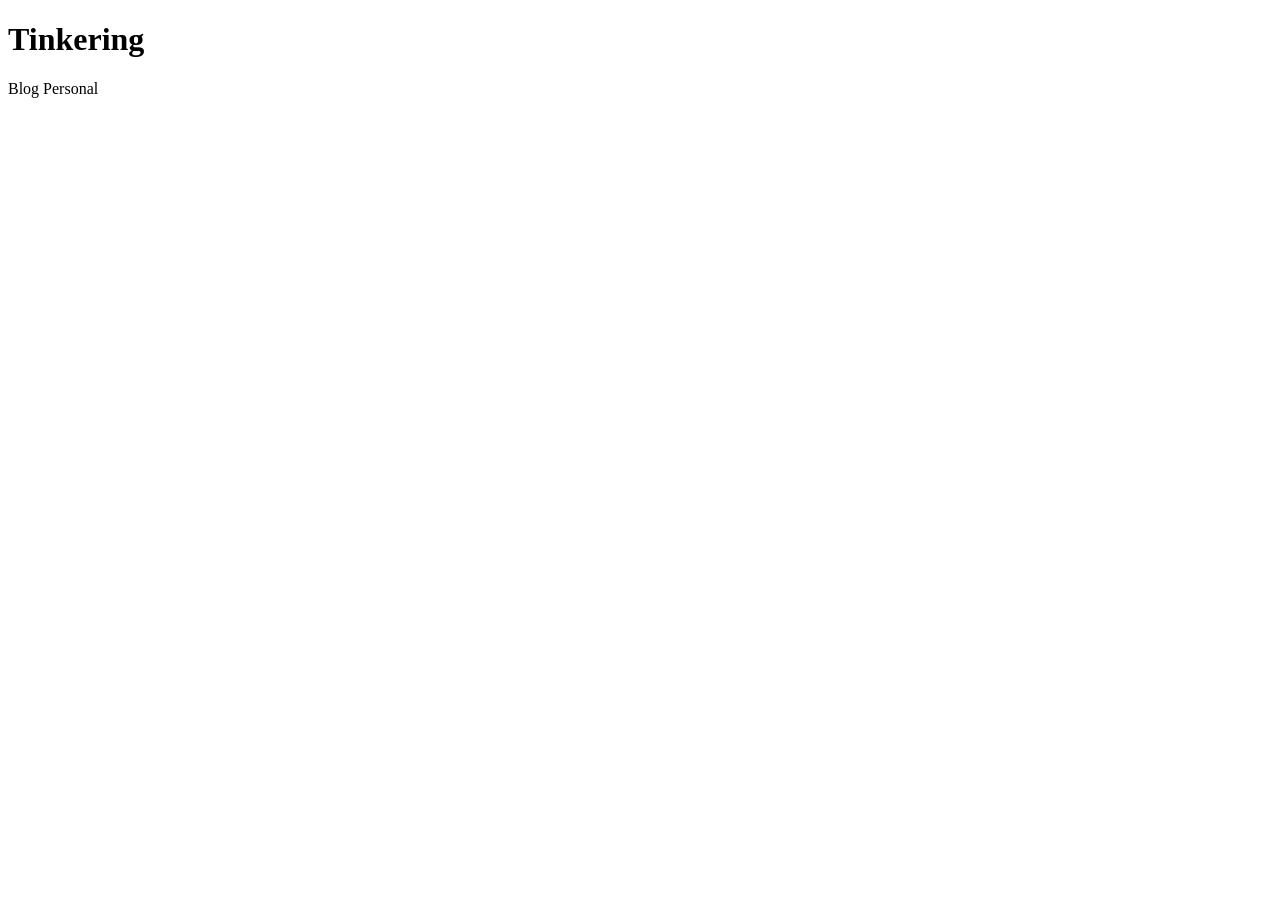
==== index.html @ 54f2f06f "Rename tinkering/index.html to index.html" ====
<!DOCTYPE html>
<html lang="en">
<head>
    <meta charset="UTF-8">
    <meta name="viewport" content="width=device-width, initial-scale=1.0">
    <title>Document</title>
</head>
<body>
    <h1>Tinkering</h1>
    <p1>Blog Personal</p1>
</body>
</html>
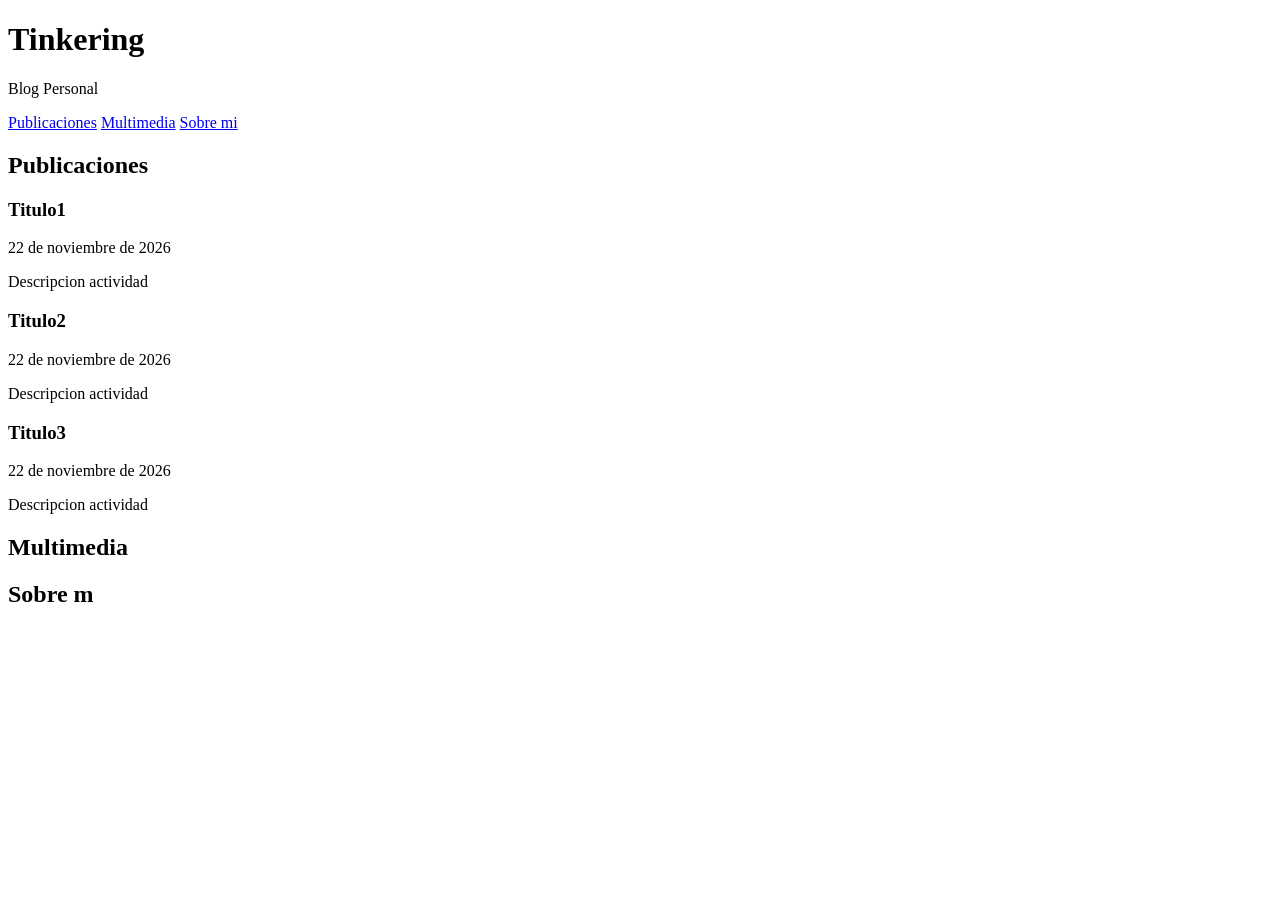
==== commit 0f4456e9: "Base de html" ====
--- a/index.html
+++ b/index.html
@@ -1,12 +1,67 @@
 <!DOCTYPE html>
-<html lang="en">
+<html lang="es">
 <head>
     <meta charset="UTF-8">
     <meta name="viewport" content="width=device-width, initial-scale=1.0">
-    <title>Document</title>
+    <title>Tinkering</title>
 </head>
 <body>
-    <h1>Tinkering</h1>
-    <p1>Blog Personal</p1>
+    <header>
+        <h1>Tinkering</h1>
+        <p>Blog Personal</p>
+        <nav>
+            <a href="#Publicaciones">Publicaciones</a>
+            <a href="#Multimedia">Multimedia</a>
+            <a href="#Sobre_mi">Sobre mi</a>
+        </nav>
+    </header>
+    <main>
+        <section id="Publicaciones" class="seccion">
+            <h2>Publicaciones</h2>
+            <article id="entrada1" class="entrada">
+                <div class="resumen">
+                    <div>
+                        <h1>Titulo1</h1>
+                        <time datetime="2026-11-22">22 de noviembre de 2026</time>
+                        <p>Descripcion actividad</p>
+                    </div>
+                </div>
+
+                <div class="contenido"></div>
+            </article>
+
+            <article id="entrada2" class="entrada">
+                <div class="resumen">
+                    <div>
+                        <h1>Titulo2</h1>
+                        <time datetime="2026-11-22">22 de noviembre de 2026</time>
+                        <p>Descripcion actividad</p>
+                    </div>
+                </div>
+
+                <div class="contenido"></div>
+            </article>
+
+            <article id="entrada3" class="entrada">
+                <div class="resumen">
+                    <div>
+                        <h1>Titulo3</h1>
+                        <time datetime="2026-11-22">22 de noviembre de 2026</time>
+                        <p>Descripcion actividad</p>
+                    </div>
+                </div>
+
+                <div class="contenido"></div>
+            </article>
+        </section>
+
+        <section id="Multimedia" class="seccion">
+            <h2>Multimedia</h2>
+        </section>
+
+        <section id="Sobre_mi" class="seccion">
+            <h2>Sobre m</h2>
+        </section>
+    </main>
 </body>
-</html>
+</html>
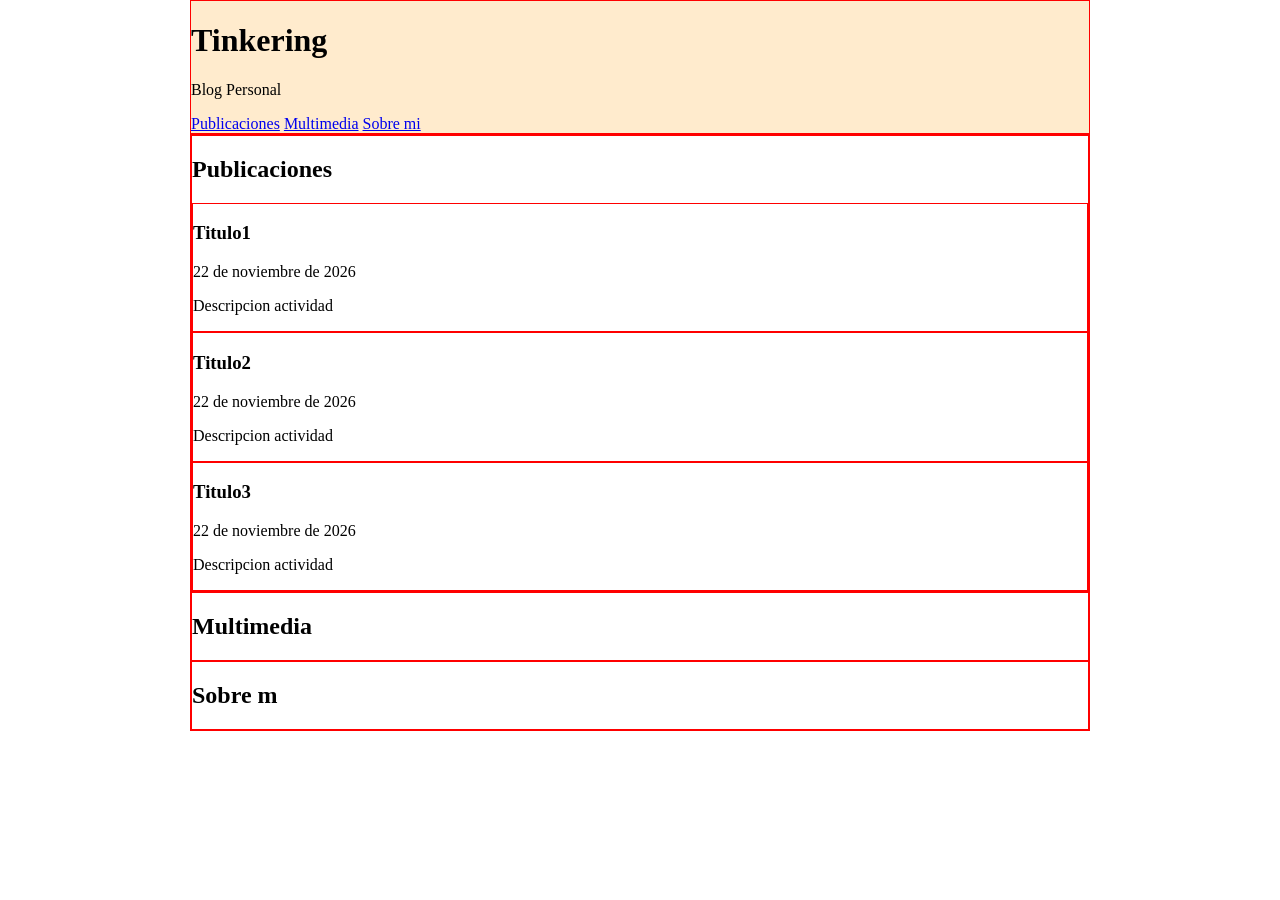
==== commit 15d9bf31: "Añadir referencia entre css y html" ====
--- a/index.html
+++ b/index.html
@@ -4,6 +4,7 @@
     <meta charset="UTF-8">
     <meta name="viewport" content="width=device-width, initial-scale=1.0">
     <title>Tinkering</title>
+    <link rel="stylesheet" href="tinkering/styles.css">
 </head>
 <body>
     <header>
--- a/tinkering/styles.css
+++ b/tinkering/styles.css
@@ -0,0 +1,15 @@
+header, main, section, article {
+    border: 1px solid red;
+}
+
+header{
+    position:sticky;
+    top:0;
+    
+    background-color: blanchedalmond;
+}
+
+body{
+    max-width: 900px;
+    margin: 0 auto;
+}
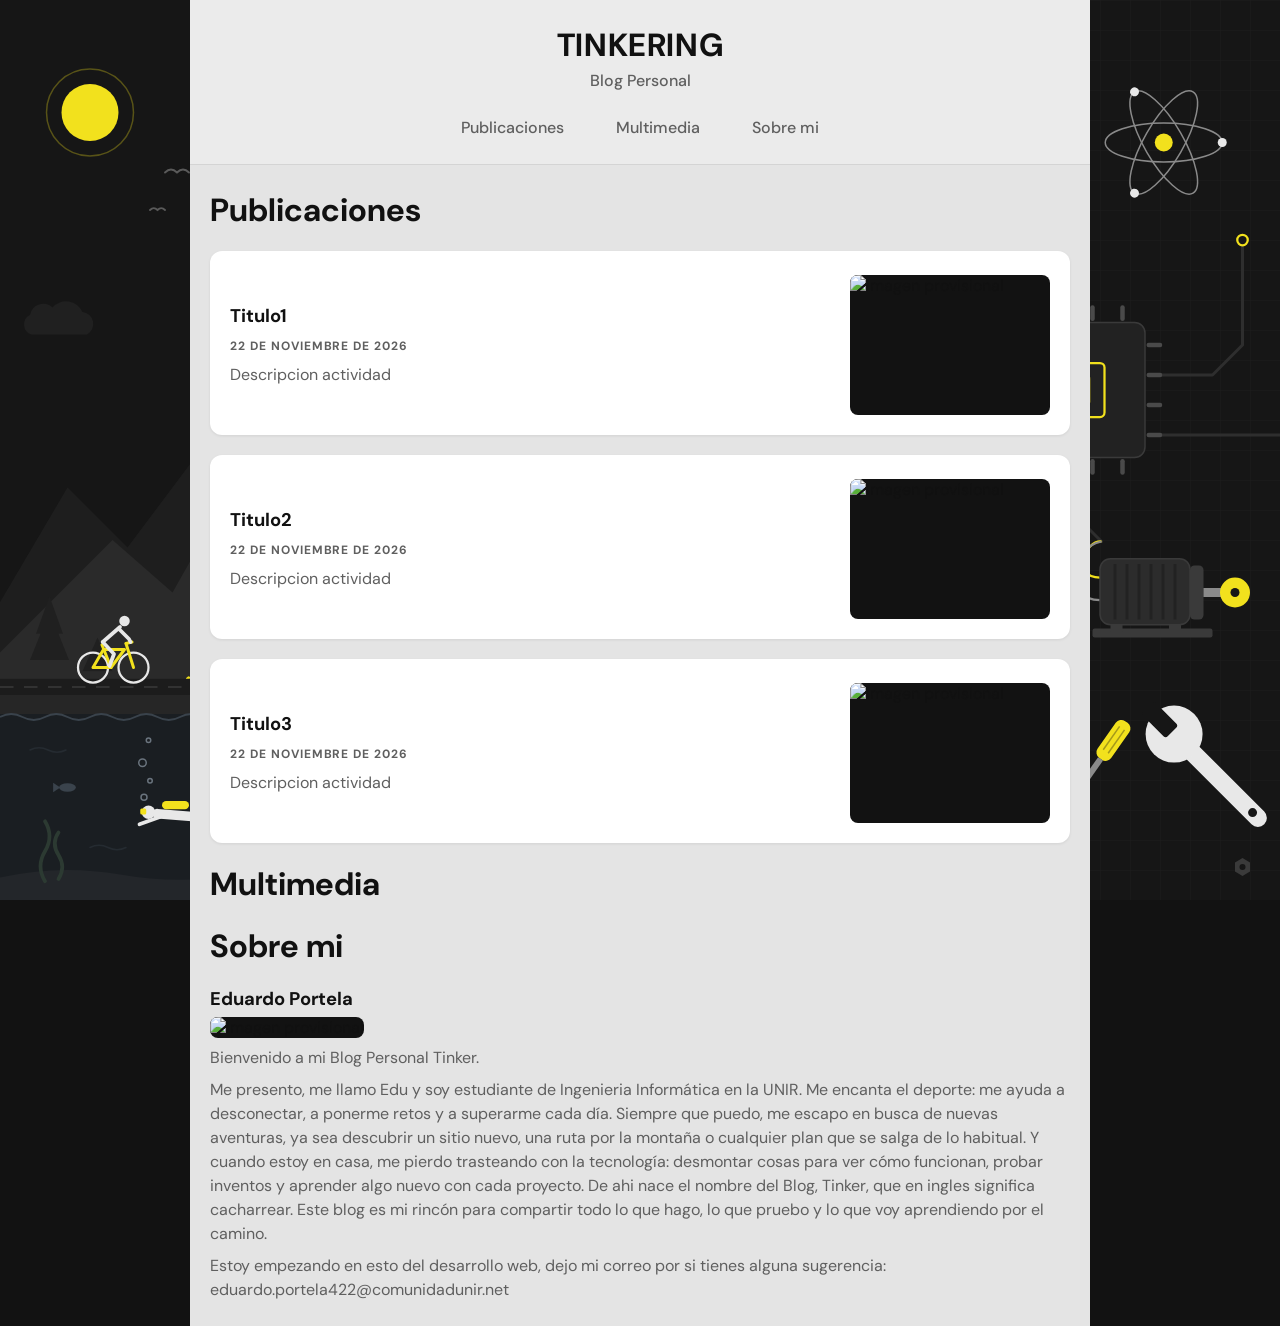
==== commit 4a4394aa: "Actualización de css con un estilo más marcado." ====
--- a/index.html
+++ b/index.html
@@ -26,6 +26,7 @@
                         <time datetime="2026-11-22">22 de noviembre de 2026</time>
                         <p>Descripcion actividad</p>
                     </div>
+                    <img src="https://picsum.photos/200" alt="Imagen provisional">
                 </div>
 
                 <div class="contenido"></div>
@@ -38,6 +39,7 @@
                         <time datetime="2026-11-22">22 de noviembre de 2026</time>
                         <p>Descripcion actividad</p>
                     </div>
+                    <img src="https://picsum.photos/200" alt="Imagen provisional">
                 </div>
 
                 <div class="contenido"></div>
@@ -50,6 +52,7 @@
                         <time datetime="2026-11-22">22 de noviembre de 2026</time>
                         <p>Descripcion actividad</p>
                     </div>
+                    <img src="https://picsum.photos/200" alt="Imagen provisional">
                 </div>
 
                 <div class="contenido"></div>
@@ -58,10 +61,32 @@
 
         <section id="Multimedia" class="seccion">
             <h2>Multimedia</h2>
+            <div id="galeria" class="galeria"></div>
         </section>
 
         <section id="Sobre_mi" class="seccion">
-            <h2>Sobre m</h2>
+            <h2>Sobre mi</h2>
+                <div class="resumen">
+                    <div>
+                        <h1>Eduardo Portela</h1>
+                        <img src="https://picsum.photos/200" alt="Imagen provisional">                        
+                        <p>
+                            Bienvenido a mi Blog Personal Tinker.
+                        </p>
+                        <p>
+                            Me presento, me llamo Edu y soy estudiante de Ingenieria Informática en la UNIR.
+                            Me encanta el deporte: me ayuda a desconectar, a ponerme retos y a superarme cada día. 
+                            Siempre que puedo, me escapo en busca de nuevas aventuras, ya sea descubrir un sitio nuevo, 
+                            una ruta por la montaña o cualquier plan que se salga de lo habitual. 
+                            Y cuando estoy en casa, me pierdo trasteando con la tecnología: desmontar cosas para ver cómo funcionan, 
+                            probar inventos y aprender algo nuevo con cada proyecto. De ahi nace el nombre del Blog, Tinker, que en ingles significa cacharrear.
+                            Este blog es mi rincón para compartir todo lo que hago, lo que pruebo y lo que voy aprendiendo por el camino.
+                        </p>
+                        <p>
+                            Estoy empezando en esto del desarrollo web, dejo mi correo por si tienes alguna sugerencia: eduardo.portela422@comunidadunir.net
+                        </p>
+                    </div>
+                </div>
         </section>
     </main>
 </body>
--- a/tinkering/styles.css
+++ b/tinkering/styles.css
@@ -1,15 +1,142 @@
-header, main, section, article {
-    border: 1px solid red;
+/* 1. TIPOGRAFÍA: carga DM Sans desde Google Fonts (tiene que ser la primera línea) */
+@import url('https://fonts.googleapis.com/css2?family=DM+Sans:wght@400;500;700&display=swap');
+
+/* 2. PALETA DE COLORES: se definen una vez y se usan con var(--nombre) */
+:root {
+    --fondo: #e4e4e4;
+    --fondo-header: #ebebeb;
+    --blanco: #ffffff;
+    --oscuro: #121212;
+    --texto: #111111;
+    --texto-suave: #5f5f5f;
+    --borde: #d4d4d4;
+    --amarillo: #f2e11d;
 }
 
-header{
-    position:sticky;
-    top:0;
-    
-    background-color: blanchedalmond;
+/* El padding no suma al ancho de las cajas (evita sorpresas) */
+* {
+    box-sizing: border-box;
 }
 
-body{
+/* 3. PÁGINA */
+html {
+    background-color: var(--oscuro);
+    background-image: url("img/lateral-izquierdo.svg"), url("img/lateral-derecho.svg");
+    background-position: left center, right center;
+    background-size: auto 100%;
+    background-repeat: no-repeat;
+    background-attachment: fixed;
+}
+
+body {
     max-width: 900px;
     margin: 0 auto;
+    min-height: 100vh;
+    background-color: var(--fondo);
+    color: var(--texto);
+    font-family: 'DM Sans', Arial, sans-serif;
+}
+
+/* 4. HEADER */
+header {
+    position: sticky;
+    top: 0;
+    z-index: 10;
+    text-align: center;
+    padding: 24px 20px 16px;
+    background-color: var(--fondo-header);
+    border-bottom: 1px solid var(--borde);
+}
+
+header h1 {
+    margin: 0;
+    font-size: 2rem;
+    font-weight: 700;
+    text-transform: uppercase;
+    letter-spacing: 0.02em;
+}
+
+header p {
+    margin: 4px 0 16px;
+    color: var(--texto-suave);
+    font-weight: 500;
+}
+
+/* 5. BOTONES DEL MENÚ */
+nav a {
+    display: inline-block;
+    margin: 0 4px;
+    padding: 10px 20px;
+    border-radius: 10px;
+    color: var(--texto-suave);
+    text-decoration: none;
+    font-weight: 500;
+    transition: background-color 0.2s, color 0.2s;
+}
+
+nav a:hover {
+    background-color: var(--blanco);
+    color: var(--texto);
+}
+
+/* 6. CONTENIDO */
+main {
+    padding: 24px 20px;
+}
+
+.seccion h2 {
+    margin: 0 0 20px;
+    font-size: 2rem;
+    font-weight: 700;
+}
+
+/* 7. TARJETAS DE LAS ENTRADAS */
+.entrada {
+    margin-bottom: 20px;
+    padding: 20px;
+    background-color: var(--blanco);
+    border-radius: 12px;
+    border-top: 4px solid transparent;
+    box-shadow: 0 1px 3px rgba(0, 0, 0, 0.08);
+    transition: border-color 0.2s;
+}
+
+.entrada:hover {
+    border-top-color: var(--amarillo);
+}
+
+.resumen {
+    display: flex;
+    justify-content: space-between;
+    align-items: center;
+    gap: 20px;
+}
+
+.resumen h1,
+.resumen h3 {
+    margin: 0 0 6px;
+    font-size: 1.15rem;
+    font-weight: 700;
+}
+
+.resumen time {
+    font-size: 0.75rem;
+    font-weight: 700;
+    text-transform: uppercase;
+    letter-spacing: 0.08em;
+    color: var(--texto-suave);
+}
+
+.resumen p {
+    margin: 8px 0 0;
+    color: var(--texto-suave);
+    line-height: 1.5;
+}
+
+.resumen img {
+    width: 200px;
+    height: 140px;
+    object-fit: cover;
+    border-radius: 8px;
+    background-color: var(--oscuro);
 }
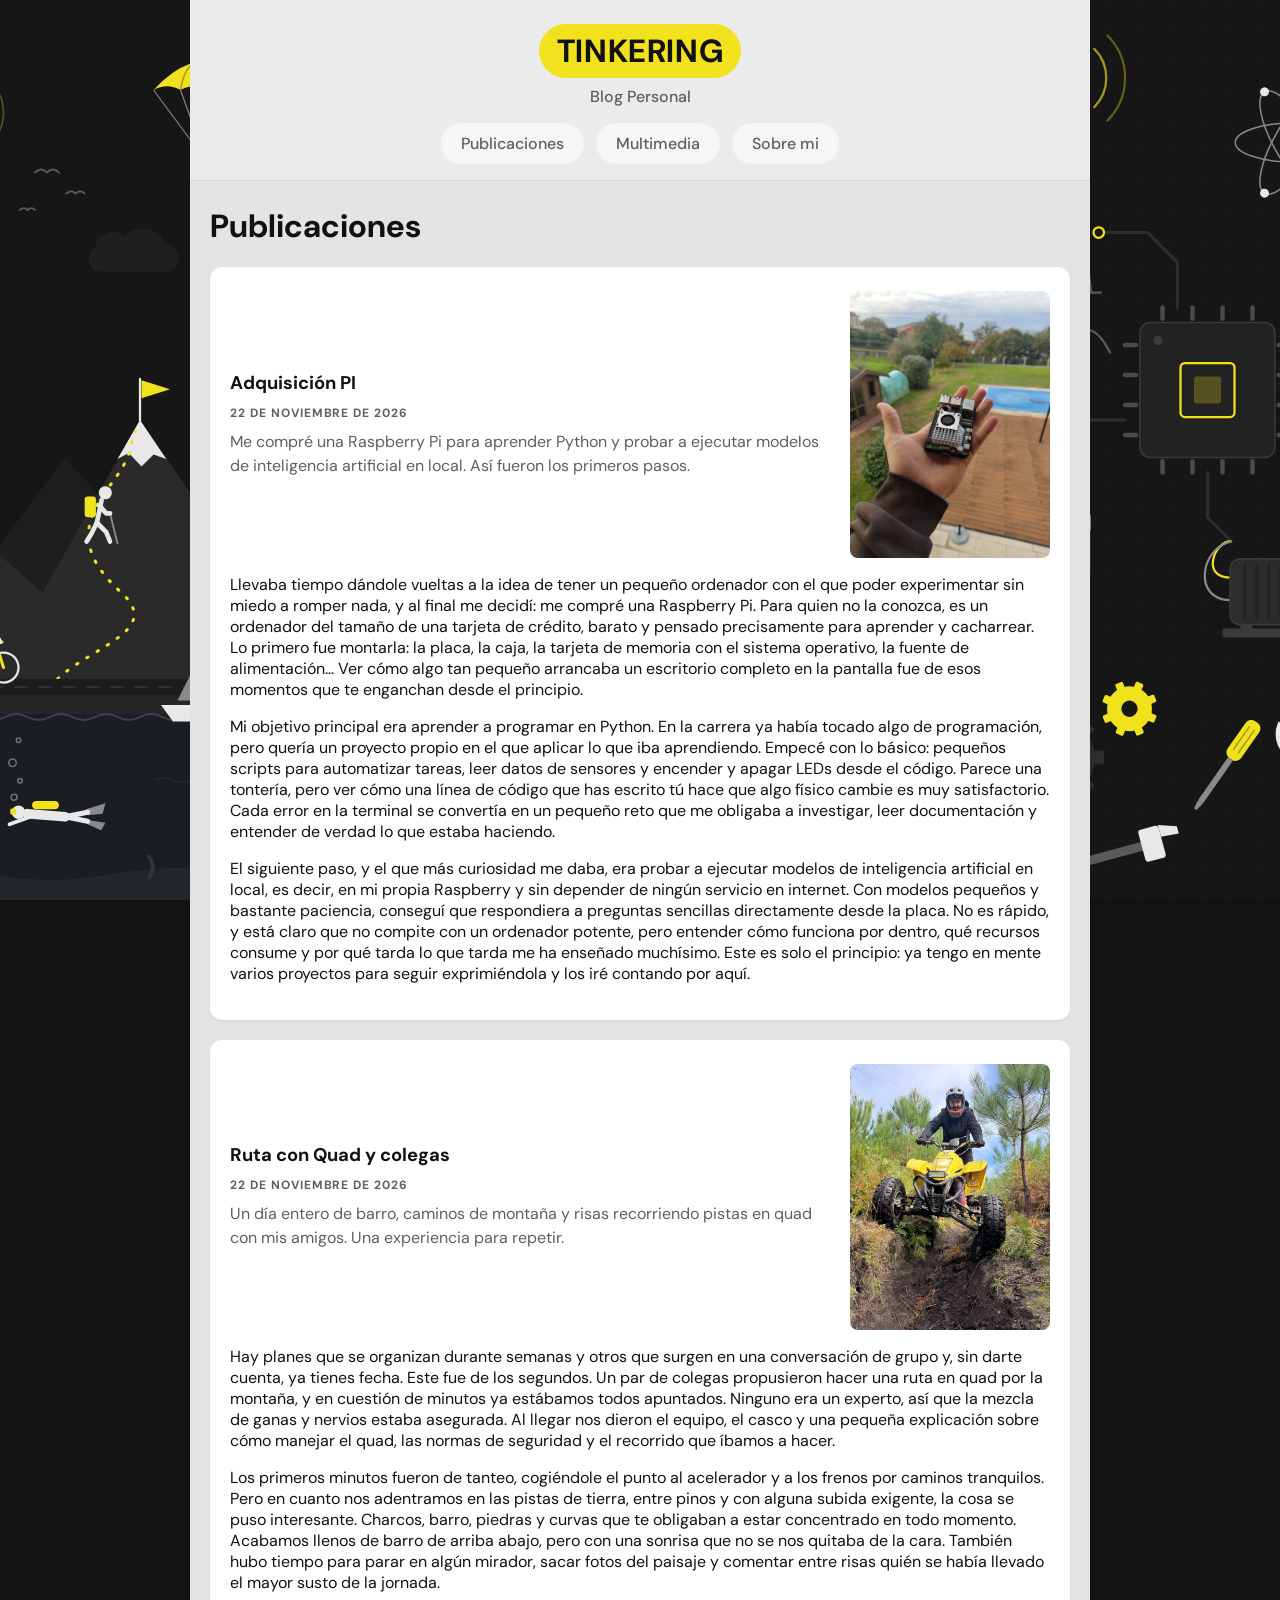
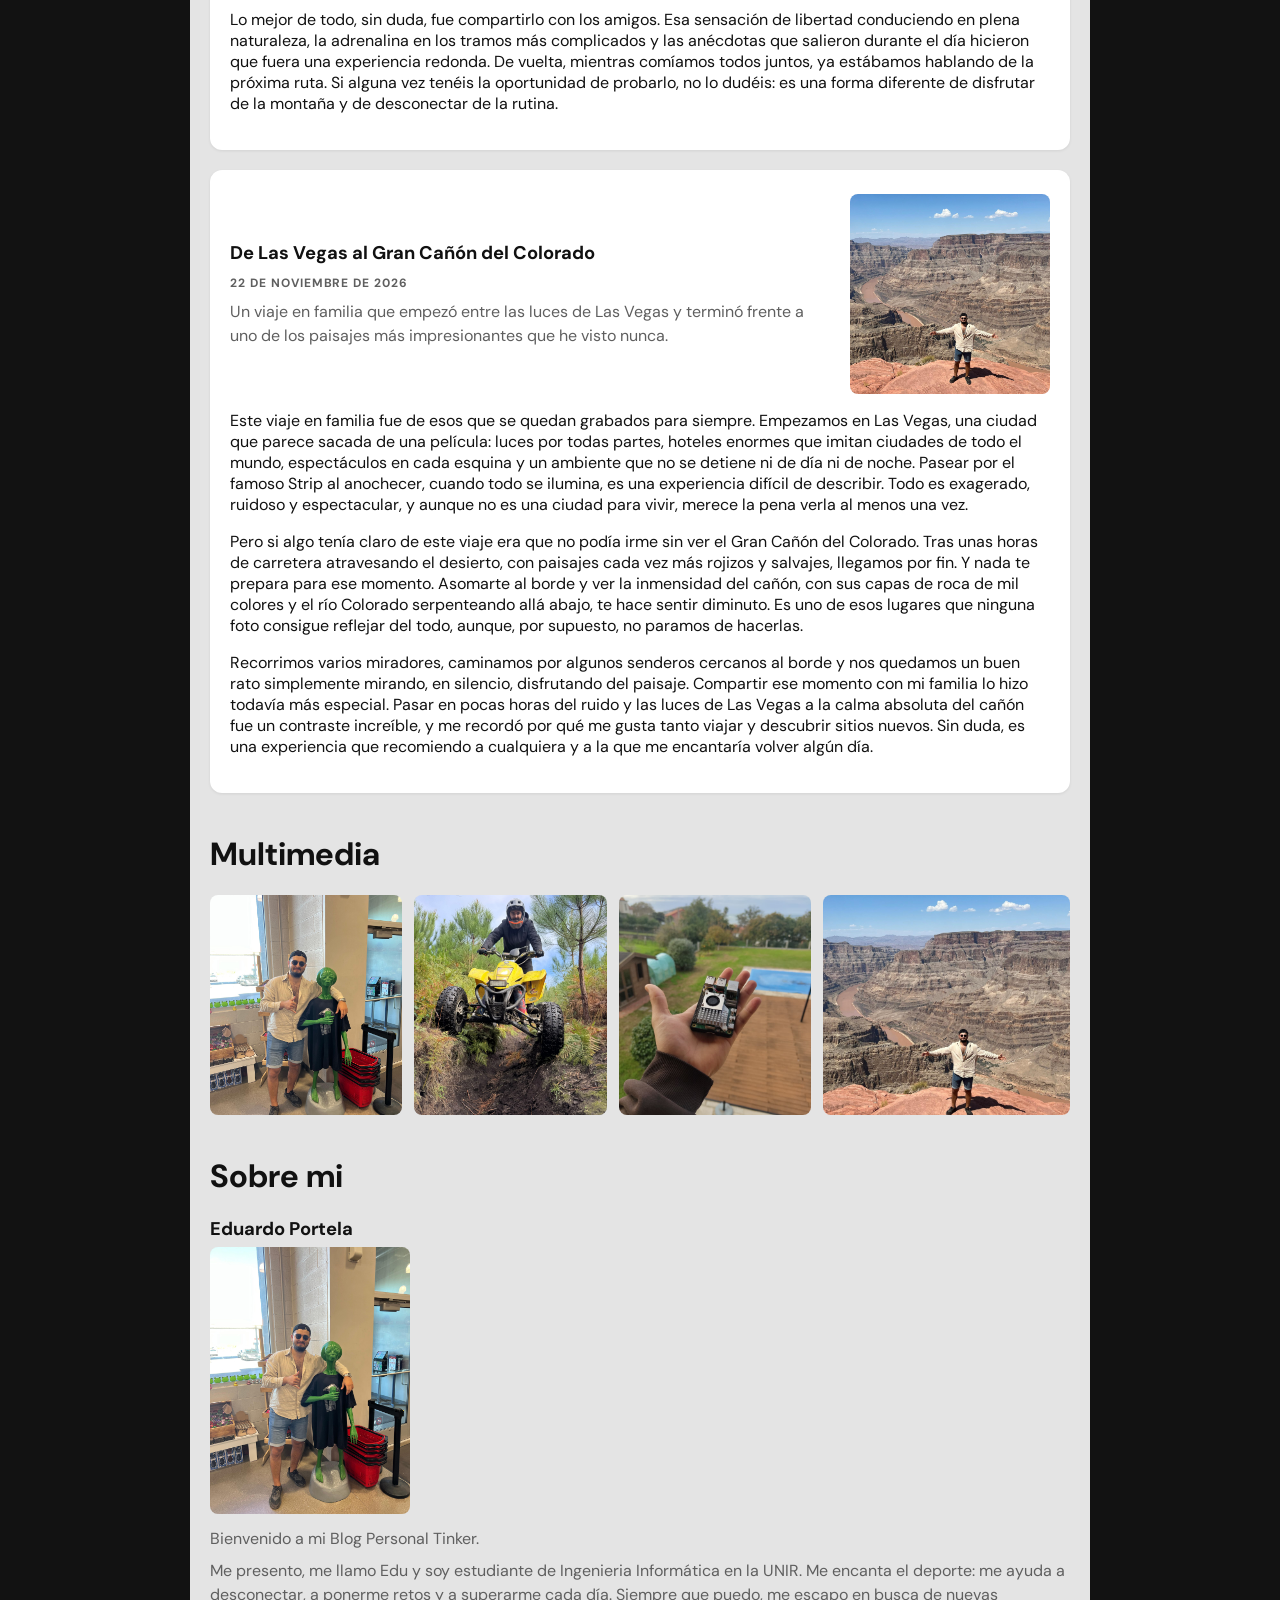
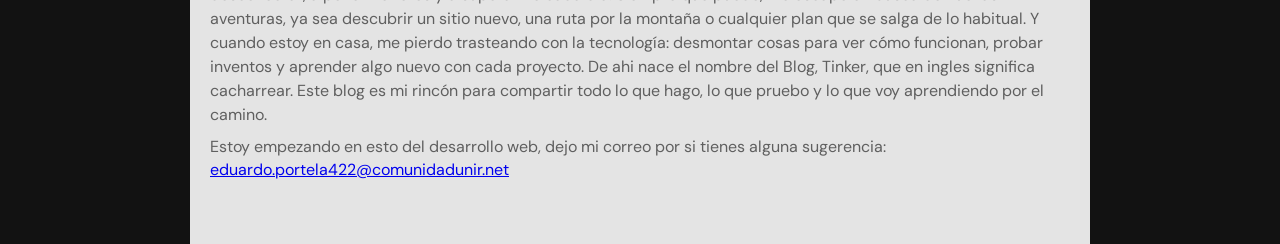
==== commit d4f07676: "Subir fotos, añadir texto y ultimos retoques de css" ====
--- a/index.html
+++ b/index.html
@@ -4,6 +4,7 @@
     <meta charset="UTF-8">
     <meta name="viewport" content="width=device-width, initial-scale=1.0">
     <title>Tinkering</title>
+    <link rel="icon" href="data:image/svg+xml,<svg xmlns='http://www.w3.org/2000/svg' viewBox='0 0 100 100'><text y='.9em' font-size='90'>💡</text></svg>">
     <link rel="stylesheet" href="tinkering/styles.css">
 </head>
 <body>
@@ -22,40 +23,55 @@
             <article id="entrada1" class="entrada">
                 <div class="resumen">
                     <div>
-                        <h1>Titulo1</h1>
+                        <h1>Adquisición PI</h1>
                         <time datetime="2026-11-22">22 de noviembre de 2026</time>
-                        <p>Descripcion actividad</p>
+                        <p>Me compré una Raspberry Pi para aprender Python y 
+                            probar a ejecutar modelos de inteligencia artificial en local. 
+                            Así fueron los primeros pasos.
+                        </p>
                     </div>
-                    <img src="https://picsum.photos/200" alt="Imagen provisional">
+                    <img src="tinkering/img/pi.jpeg" alt="Descripción de la foto">
                 </div>
 
-                <div class="contenido"></div>
+                <div class="contenido">
+                    <p>Llevaba tiempo dándole vueltas a la idea de tener un pequeño ordenador con el que poder experimentar sin miedo a romper nada, y al final me decidí: me compré una Raspberry Pi. Para quien no la conozca, es un ordenador del tamaño de una tarjeta de crédito, barato y pensado precisamente para aprender y cacharrear. Lo primero fue montarla: la placa, la caja, la tarjeta de memoria con el sistema operativo, la fuente de alimentación... Ver cómo algo tan pequeño arrancaba un escritorio completo en la pantalla fue de esos momentos que te enganchan desde el principio.</p>
+                    <p>Mi objetivo principal era aprender a programar en Python. En la carrera ya había tocado algo de programación, pero quería un proyecto propio en el que aplicar lo que iba aprendiendo. Empecé con lo básico: pequeños scripts para automatizar tareas, leer datos de sensores y encender y apagar LEDs desde el código. Parece una tontería, pero ver cómo una línea de código que has escrito tú hace que algo físico cambie es muy satisfactorio. Cada error en la terminal se convertía en un pequeño reto que me obligaba a investigar, leer documentación y entender de verdad lo que estaba haciendo.</p>
+                    <p>El siguiente paso, y el que más curiosidad me daba, era probar a ejecutar modelos de inteligencia artificial en local, es decir, en mi propia Raspberry y sin depender de ningún servicio en internet. Con modelos pequeños y bastante paciencia, conseguí que respondiera a preguntas sencillas directamente desde la placa. No es rápido, y está claro que no compite con un ordenador potente, pero entender cómo funciona por dentro, qué recursos consume y por qué tarda lo que tarda me ha enseñado muchísimo. Este es solo el principio: ya tengo en mente varios proyectos para seguir exprimiéndola y los iré contando por aquí.</p>
+                </div>
             </article>
 
             <article id="entrada2" class="entrada">
                 <div class="resumen">
                     <div>
-                        <h1>Titulo2</h1>
+                        <h1>Ruta con Quad y colegas</h1>
                         <time datetime="2026-11-22">22 de noviembre de 2026</time>
-                        <p>Descripcion actividad</p>
+                        <p>Un día entero de barro, caminos de montaña y risas recorriendo pistas en quad con mis amigos. Una experiencia para repetir.</p>
                     </div>
-                    <img src="https://picsum.photos/200" alt="Imagen provisional">
+                    <img src="tinkering/img/quad.jpeg" alt="Descripción de la foto">
                 </div>
 
-                <div class="contenido"></div>
+                <div class="contenido">
+                    <p>Hay planes que se organizan durante semanas y otros que surgen en una conversación de grupo y, sin darte cuenta, ya tienes fecha. Este fue de los segundos. Un par de colegas propusieron hacer una ruta en quad por la montaña, y en cuestión de minutos ya estábamos todos apuntados. Ninguno era un experto, así que la mezcla de ganas y nervios estaba asegurada. Al llegar nos dieron el equipo, el casco y una pequeña explicación sobre cómo manejar el quad, las normas de seguridad y el recorrido que íbamos a hacer.</p>
+                    <p>Los primeros minutos fueron de tanteo, cogiéndole el punto al acelerador y a los frenos por caminos tranquilos. Pero en cuanto nos adentramos en las pistas de tierra, entre pinos y con alguna subida exigente, la cosa se puso interesante. Charcos, barro, piedras y curvas que te obligaban a estar concentrado en todo momento. Acabamos llenos de barro de arriba abajo, pero con una sonrisa que no se nos quitaba de la cara. También hubo tiempo para parar en algún mirador, sacar fotos del paisaje y comentar entre risas quién se había llevado el mayor susto de la jornada.</p>
+                    <p>Lo mejor de todo, sin duda, fue compartirlo con los amigos. Esa sensación de libertad conduciendo en plena naturaleza, la adrenalina en los tramos más complicados y las anécdotas que salieron durante el día hicieron que fuera una experiencia redonda. De vuelta, mientras comíamos todos juntos, ya estábamos hablando de la próxima ruta. Si alguna vez tenéis la oportunidad de probarlo, no lo dudéis: es una forma diferente de disfrutar de la montaña y de desconectar de la rutina.</p>
+                </div>
             </article>
 
             <article id="entrada3" class="entrada">
                 <div class="resumen">
                     <div>
-                        <h1>Titulo3</h1>
+                        <h1>De Las Vegas al Gran Cañón del Colorado</h1>
                         <time datetime="2026-11-22">22 de noviembre de 2026</time>
-                        <p>Descripcion actividad</p>
+                        <p>Un viaje en familia que empezó entre las luces de Las Vegas y terminó frente a uno de los paisajes más impresionantes que he visto nunca.</p>
                     </div>
-                    <img src="https://picsum.photos/200" alt="Imagen provisional">
+                    <img src="tinkering/img/usa.jpeg" alt="Descripción de la foto">
                 </div>
 
-                <div class="contenido"></div>
+                <div class="contenido">
+                    <p>Este viaje en familia fue de esos que se quedan grabados para siempre. Empezamos en Las Vegas, una ciudad que parece sacada de una película: luces por todas partes, hoteles enormes que imitan ciudades de todo el mundo, espectáculos en cada esquina y un ambiente que no se detiene ni de día ni de noche. Pasear por el famoso Strip al anochecer, cuando todo se ilumina, es una experiencia difícil de describir. Todo es exagerado, ruidoso y espectacular, y aunque no es una ciudad para vivir, merece la pena verla al menos una vez.</p>
+                    <p>Pero si algo tenía claro de este viaje era que no podía irme sin ver el Gran Cañón del Colorado. Tras unas horas de carretera atravesando el desierto, con paisajes cada vez más rojizos y salvajes, llegamos por fin. Y nada te prepara para ese momento. Asomarte al borde y ver la inmensidad del cañón, con sus capas de roca de mil colores y el río Colorado serpenteando allá abajo, te hace sentir diminuto. Es uno de esos lugares que ninguna foto consigue reflejar del todo, aunque, por supuesto, no paramos de hacerlas.</p>
+                    <p>Recorrimos varios miradores, caminamos por algunos senderos cercanos al borde y nos quedamos un buen rato simplemente mirando, en silencio, disfrutando del paisaje. Compartir ese momento con mi familia lo hizo todavía más especial. Pasar en pocas horas del ruido y las luces de Las Vegas a la calma absoluta del cañón fue un contraste increíble, y me recordó por qué me gusta tanto viajar y descubrir sitios nuevos. Sin duda, es una experiencia que recomiendo a cualquiera y a la que me encantaría volver algún día.</p>
+                </div>
             </article>
         </section>
 
@@ -69,7 +85,7 @@
                 <div class="resumen">
                     <div>
                         <h1>Eduardo Portela</h1>
-                        <img src="https://picsum.photos/200" alt="Imagen provisional">                        
+                        <img src="tinkering/img/yo.jpeg" alt="Descripción de la foto">
                         <p>
                             Bienvenido a mi Blog Personal Tinker.
                         </p>
@@ -83,11 +99,13 @@
                             Este blog es mi rincón para compartir todo lo que hago, lo que pruebo y lo que voy aprendiendo por el camino.
                         </p>
                         <p>
-                            Estoy empezando en esto del desarrollo web, dejo mi correo por si tienes alguna sugerencia: eduardo.portela422@comunidadunir.net
+                            Estoy empezando en esto del desarrollo web, dejo mi correo por si tienes alguna sugerencia:
                         </p>
+                        <a href="mailto:eduardo.portela422@comunidadunir.net">eduardo.portela422@comunidadunir.net</a>
                     </div>
                 </div>
         </section>
     </main>
+    <script src="tinkering/main.js"></script>
 </body>
 </html>
--- a/tinkering/styles.css
+++ b/tinkering/styles.css
@@ -1,7 +1,7 @@
-/* 1. TIPOGRAFÍA: carga DM Sans desde Google Fonts (tiene que ser la primera línea) */
+/* 1. TIPOGRAFÍA */
 @import url('https://fonts.googleapis.com/css2?family=DM+Sans:wght@400;500;700&display=swap');
 
-/* 2. PALETA DE COLORES: se definen una vez y se usan con var(--nombre) */
+/* 2. PALETA DE COLORES */
 :root {
     --fondo: #e4e4e4;
     --fondo-header: #ebebeb;
@@ -11,9 +11,9 @@
     --texto-suave: #5f5f5f;
     --borde: #d4d4d4;
     --amarillo: #f2e11d;
-}
-
-/* El padding no suma al ancho de las cajas (evita sorpresas) */
+    --gris-claro: #f6f6f6;
+}
+
 * {
     box-sizing: border-box;
 }
@@ -23,9 +23,10 @@
     background-color: var(--oscuro);
     background-image: url("img/lateral-izquierdo.svg"), url("img/lateral-derecho.svg");
     background-position: left center, right center;
-    background-size: auto 100%;
+    background-size: calc(50% - 450px) 100%;
     background-repeat: no-repeat;
     background-attachment: fixed;
+    scroll-behavior: smooth;
 }
 
 body {
@@ -39,9 +40,6 @@
 
 /* 4. HEADER */
 header {
-    position: sticky;
-    top: 0;
-    z-index: 10;
     text-align: center;
     padding: 24px 20px 16px;
     background-color: var(--fondo-header);
@@ -49,15 +47,19 @@
 }
 
 header h1 {
+    display: inline-block;
     margin: 0;
+    padding: 6px 18px;
     font-size: 2rem;
     font-weight: 700;
     text-transform: uppercase;
     letter-spacing: 0.02em;
+    background-color: var(--amarillo);
+    border-radius: 999px;
 }
 
 header p {
-    margin: 4px 0 16px;
+    margin: 8px 0 16px;
     color: var(--texto-suave);
     font-weight: 500;
 }
@@ -67,15 +69,16 @@
     display: inline-block;
     margin: 0 4px;
     padding: 10px 20px;
-    border-radius: 10px;
     color: var(--texto-suave);
     text-decoration: none;
     font-weight: 500;
+    background-color: var(--gris-claro);
+    border-radius: 999px;
     transition: background-color 0.2s, color 0.2s;
 }
 
 nav a:hover {
-    background-color: var(--blanco);
+    background-color: var(--amarillo);
     color: var(--texto);
 }
 
@@ -84,14 +87,19 @@
     padding: 24px 20px;
 }
 
+.seccion {
+    margin-bottom: 40px;
+}
+
 .seccion h2 {
     margin: 0 0 20px;
     font-size: 2rem;
     font-weight: 700;
 }
 
-/* 7. TARJETAS DE LAS ENTRADAS */
-.entrada {
+/* 7. TARJETAS (estilo común para entradas, galería y perfil) */
+.entrada,
+.tarjeta {
     margin-bottom: 20px;
     padding: 20px;
     background-color: var(--blanco);
@@ -101,10 +109,12 @@
     transition: border-color 0.2s;
 }
 
-.entrada:hover {
+.entrada:hover,
+.tarjeta:hover {
     border-top-color: var(--amarillo);
 }
 
+/* 8. ENTRADAS */
 .resumen {
     display: flex;
     justify-content: space-between;
@@ -135,8 +145,76 @@
 
 .resumen img {
     width: 200px;
-    height: 140px;
+    height: auto;
+    border-radius: 8px;
+}
+
+/* 9. GALERÍA */
+.galeria {
+    display: flex;
+    flex-wrap: wrap;
+    gap: 12px;
+}
+
+.galeria img {
+    height: 220px;
+    flex-grow: 1;
     object-fit: cover;
     border-radius: 8px;
-    background-color: var(--oscuro);
-}+    transition: transform 0.2s;
+}
+
+.galeria img:hover {
+    transform: scale(1.03);
+}
+
+/* 10. SOBRE MÍ */
+.perfil {
+    display: flex;
+    align-items: flex-start;
+    gap: 24px;
+}
+
+.perfil img {
+    flex-shrink: 0;
+    width: 180px;
+    height: 180px;
+    object-fit: cover;
+    object-position: top;
+    border-radius: 50%;
+    border: 4px solid var(--amarillo);
+}
+
+.perfil h1 {
+    margin: 0 0 12px;
+    font-size: 1.5rem;
+}
+
+.perfil p,
+.perfil address {
+    margin: 0 0 12px;
+    color: var(--texto-suave);
+    line-height: 1.6;
+    font-style: normal;
+}
+
+.perfil a {
+    color: var(--texto);
+    font-weight: 700;
+    text-decoration-color: var(--amarillo);
+    text-decoration-thickness: 3px;
+}
+
+/* 11. MÓVIL: en pantallas estrechas, foto debajo del texto */
+@media (max-width: 700px) {
+    .resumen,
+    .perfil {
+        flex-direction: column;
+        align-items: flex-start;
+    }
+
+    .resumen img {
+        width: 100%;
+    }
+}
+
